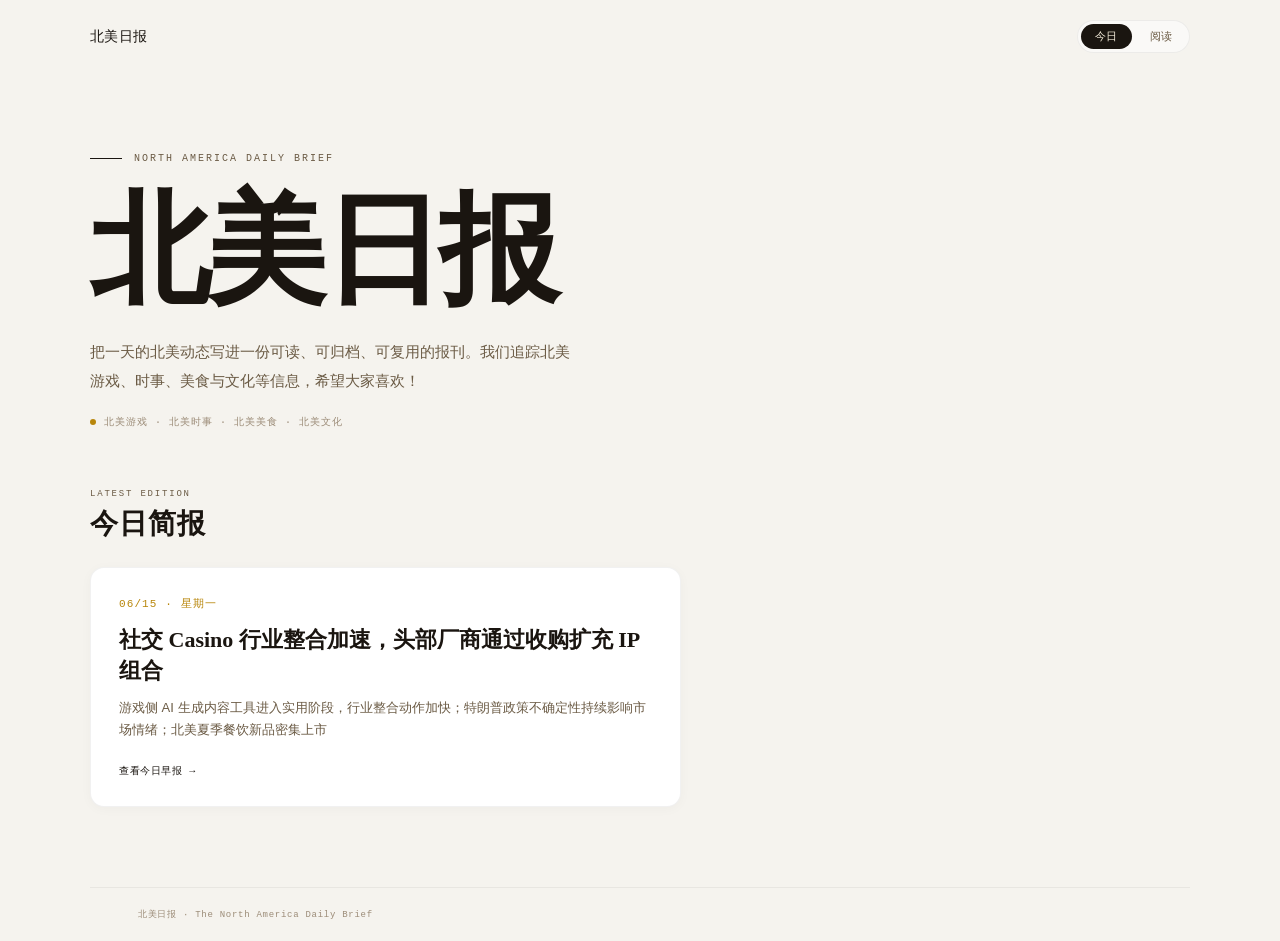
==== index.html @ 16c4a2b9 "Create index.html" ====
<!DOCTYPE html>
<html lang="zh-CN">
<head>
<meta charset="UTF-8">
<meta name="viewport" content="width=device-width,initial-scale=1.0">
<title>北美日报</title>
<style>
*{box-sizing:border-box;margin:0;padding:0}
html{scroll-behavior:smooth}
body{background:#F5F3EE;color:#1A1510;font-family:'Noto Sans SC',-apple-system,sans-serif;min-height:100vh}
a{color:inherit;text-decoration:none}
.page{display:none;animation:fadeIn .3s ease}
.page.active{display:block}
@keyframes fadeIn{from{opacity:0;transform:translateY(6px)}to{opacity:1;transform:translateY(0)}}
.nav{position:relative;z-index:10;padding:20px 48px}
.nav-inner{max-width:1100px;margin:0 auto;display:flex;align-items:center;justify-content:space-between}
.nav-brand{font-family:Georgia,serif;font-size:14px;letter-spacing:.02em}
.nav-links{display:flex;gap:4px;background:rgba(255,255,255,.5);border-radius:20px;padding:3px;border:1px solid rgba(26,21,16,.06)}
.nav-link{padding:5px 14px;border-radius:16px;font-size:11px;color:#6B5B45;transition:all .2s;letter-spacing:.02em;cursor:pointer;border:none;background:transparent;font-family:inherit}
.nav-link:hover{color:#1A1510;background:rgba(26,21,16,.04)}
.nav-link.active{background:#1A1510;color:#F2EAD8}
.hero{position:relative;z-index:1;padding:80px 48px 60px}
.hero-inner{max-width:1100px;margin:0 auto}
.hero-kicker{display:flex;align-items:center;gap:12px;font-family:'Courier New',monospace;font-size:10px;letter-spacing:.2em;color:#6B5B45;margin-bottom:24px}
.hero-line{width:32px;height:1px;background:#1A1510}
.hero-title{font-family:'Noto Serif SC',Georgia,serif;font-size:clamp(56px,10vw,120px);font-weight:700;line-height:1.05;letter-spacing:-.03em;color:#1A1510;margin-bottom:24px}
.hero-desc{font-size:15px;line-height:1.9;color:#6B5B45;max-width:480px;font-weight:300;margin-bottom:20px}
.hero-meta{display:flex;align-items:center;gap:8px;font-family:'Courier New',monospace;font-size:10px;letter-spacing:.1em;color:#9C8C78}
.hero-meta-dot{width:6px;height:6px;border-radius:50%;background:#B8860B}
.latest{position:relative;z-index:1;padding:0 48px 80px}
.latest-inner{max-width:1100px;margin:0 auto}
.latest-header{margin-bottom:24px}
.latest-kicker{font-family:'Courier New',monospace;font-size:9px;letter-spacing:.2em;color:#6B5B45;margin-bottom:6px}
.latest-title{font-family:'Noto Serif SC',Georgia,serif;font-size:28px;font-weight:700;letter-spacing:.04em;color:#1A1510}
.latest-grid{display:grid;grid-template-columns:1.2fr 1fr;gap:16px}
.card{background:#fff;border:1px solid rgba(26,21,16,.06);border-radius:14px;text-decoration:none;color:inherit;transition:all .25s;box-shadow:0 2px 12px rgba(26,21,16,.03);display:block}
.card:hover{transform:translateY(-2px);box-shadow:0 8px 32px rgba(26,21,16,.08);border-color:rgba(26,21,16,.1)}
.card-main{padding:28px;min-height:240px;display:flex;flex-direction:column;justify-content:space-between;cursor:pointer}
.card-main-date{font-family:'Courier New',monospace;font-size:11px;letter-spacing:.1em;margin-bottom:14px;display:block}
.card-main-title{font-family:'Noto Serif SC',Georgia,serif;font-size:22px;font-weight:700;line-height:1.4;color:#1A1510;margin-bottom:10px}
.card-main-desc{font-size:13px;color:#6B5B45;line-height:1.7;font-weight:300}
.card-main-action{margin-top:20px;font-family:'Courier New',monospace;font-size:10px;color:#1A1510;letter-spacing:.06em;display:flex;align-items:center;gap:5px}
.brief-bg{position:fixed;inset:0;background-image:repeating-linear-gradient(0deg,transparent,transparent 27px,rgba(184,134,11,.025) 27px,rgba(184,134,11,.025) 28px),repeating-linear-gradient(90deg,transparent,transparent 27px,rgba(184,134,11,.015) 27px,rgba(184,134,11,.015) 28px);pointer-events:none;z-index:0}
.brief-wrap{max-width:1360px;margin:0 auto;padding:0 28px;position:relative;z-index:1}
.masthead{border-bottom:3px solid #B8860B;padding:18px 0 14px;display:grid;grid-template-columns:1fr auto 1fr;align-items:center;gap:12px}
.mh-left{display:flex;flex-direction:column;gap:2px}
.mh-kicker{font-family:'Courier New',monospace;font-size:8.5px;letter-spacing:.2em;text-transform:uppercase;color:#9C8C78}
.mh-date{font-family:Georgia,serif;font-size:30px;font-weight:900;color:#B8860B;line-height:1;letter-spacing:-.02em}
.mh-day{font-family:'Courier New',monospace;font-size:9px;color:#6B5B45;letter-spacing:.15em;text-transform:uppercase}
.mh-center{text-align:center}
.mh-title{font-family:Georgia,serif;font-size:clamp(18px,3vw,34px);color:#1A1510;line-height:1.15;letter-spacing:-.01em;white-space:nowrap}
.mh-sub{font-family:'Courier New',monospace;font-size:8.5px;color:#9C8C78;letter-spacing:.16em;text-transform:uppercase;margin-top:3px}
.hero-b{padding:26px 0 18px;border-bottom:1px solid rgba(184,134,11,.14);display:grid;grid-template-columns:auto 1fr;gap:20px;align-items:start}
.hero-bar{writing-mode:vertical-rl;font-family:'Courier New',monospace;font-size:8.5px;letter-spacing:.2em;text-transform:uppercase;color:#B8860B;border-left:2px solid #B8860B;padding-left:7px;height:64px;display:flex;align-items:center}
.hero-inner2{display:flex;flex-direction:column;gap:5px}
.hero-k2{font-family:'Courier New',monospace;font-size:9.5px;color:#B8860B;letter-spacing:.14em;text-transform:uppercase}
.hero-hed{font-family:'Noto Serif SC',serif;font-size:clamp(20px,3vw,36px);font-weight:700;color:#1A1510;line-height:1.3;letter-spacing:-.02em}
.hero-deck{font-size:13.5px;color:#6B5B45;line-height:1.75;font-weight:300;max-width:800px;margin-top:2px}
.sections{display:grid;grid-template-columns:1fr 1fr;gap:0;margin:0 -28px;padding:0 28px}
.sec{padding:22px 18px 26px;border-right:1px solid rgba(184,134,11,.14);border-bottom:1px solid rgba(184,134,11,.14);position:relative}
.sec:nth-child(2){border-right:none}
.sec:nth-child(3){border-bottom:none}
.sec:nth-child(4){border-right:none;border-bottom:none}
.sec-head{display:flex;align-items:baseline;gap:9px;margin-bottom:16px;padding-bottom:9px;border-bottom:2px solid #B8860B}
.sec-num{font-family:Georgia,serif;font-size:28px;font-weight:900;color:rgba(184,134,11,.15);line-height:1;letter-spacing:-.03em;position:relative;top:1px}
.sec-sub{font-family:'Courier New',monospace;font-size:8.5px;color:#9C8C78;letter-spacing:.1em}
.sec-icon{margin-left:auto;font-size:19px;opacity:.55}
.item{padding:11px 0;border-bottom:1px dashed rgba(184,134,11,.12);display:grid;grid-template-columns:18px 1fr;gap:9px;align-items:start}
.item:last-child{border-bottom:none;padding-bottom:0}
.item-mark{font-family:'Courier New',monospace;font-size:13px;color:#D4A843;line-height:1.5;font-weight:500}
.item-body{display:flex;flex-direction:column;gap:3px}
.item-brand-line{display:flex;align-items:baseline;gap:5px;flex-wrap:wrap}
.item-brand{font-family:'Noto Serif SC',serif;font-size:12.5px;font-weight:700;color:#1A1510;letter-spacing:.02em}
.item-div{font-size:10px;color:#D4A843;opacity:.7}
.item-action{font-family:'Noto Serif SC',serif;font-size:11.5px;font-weight:600;color:#B8860Bcc;letter-spacing:.01em}
.item-text{font-size:12px;color:#3D3020;line-height:1.8;font-weight:300}
.item-src{display:flex;align-items:center;gap:5px;margin-top:1px}
.item-src a{font-family:'Courier New',monospace;font-size:9px;color:#B8860B;text-decoration:none;border-bottom:1px solid rgba(184,134,11,.32);padding-bottom:1px;letter-spacing:.04em}
.item-src-date{font-family:'Courier New',monospace;font-size:8.5px;color:#9C8C78;margin-left:4px}
.insight{margin:0 -28px;padding:22px 56px;background:#1A1510;border-top:3px solid #B8860B;display:grid;grid-template-columns:auto 1fr;gap:22px;align-items:start}
.ins-label{font-family:'Courier New',monospace;font-size:8.5px;letter-spacing:.2em;text-transform:uppercase;color:#D4A843;writing-mode:vertical-rl;padding-right:10px;border-right:1px solid #B8860B66}
.ins-kicker{font-family:'Courier New',monospace;font-size:9px;letter-spacing:.16em;text-transform:uppercase;color:#B8860B;margin-bottom:8px}
.ins-text{font-family:'Noto Serif SC',serif;font-size:15px;font-weight:600;color:#F2EAD8;line-height:1.9;letter-spacing:.01em}
.footer{padding:15px 0;border-top:1px solid rgba(184,134,11,.14);display:flex;justify-content:space-between;align-items:center}
.f-brand{font-family:'Courier New',monospace;font-size:10px;color:#9C8C78;letter-spacing:.1em;text-transform:uppercase}
.f-meta{font-family:'Courier New',monospace;font-size:9px;color:#9C8C78;letter-spacing:.08em}
.topbar{position:sticky;top:0;z-index:20;display:flex;justify-content:space-between;align-items:center;padding:12px 28px;border-bottom:1px solid rgba(184,134,11,.14);background:rgba(250,246,239,.88);backdrop-filter:blur(18px)}
.brief-nav{display:flex;align-items:center;gap:12px}
.brief-nav a{font-family:'Courier New',monospace;font-size:10px;letter-spacing:.1em;color:#6B5B45}
.ft{position:relative;z-index:1;max-width:1100px;margin:0 auto;padding:20px 48px;border-top:1px solid rgba(26,21,16,.06);display:flex;justify-content:space-between;font-family:'Courier New',monospace;font-size:9px;color:#9C8C78;letter-spacing:.08em}
@media(max-width:768px){
.nav{padding:16px 24px}.hero{padding:48px 24px 40px}.hero-title{font-size:48px}.latest{padding:0 24px 48px}.latest-grid{grid-template-columns:1fr}.ft{padding:16px 24px;flex-direction:column;gap:4px}
.sections{grid-template-columns:1fr}.sec:nth-child(2){border-right:none}.sec:nth-child(3){border-bottom:1px solid rgba(184,134,11,.14)}
.masthead{grid-template-columns:1fr;text-align:center}.brief-wrap{padding:0 16px}.insight{padding:20px}
.hero-b{grid-template-columns:1fr}.hero-bar{writing-mode:horizontal-tb;height:auto;border-left:none;border-bottom:2px solid #B8860B;padding:0 0 5px}
}
</style>
<base target="_blank">
</head>
<body>

<div id="home" class="page active">
<nav class="nav"><div class="nav-inner"><span class="nav-brand">北美日报</span><div class="nav-links"><button class="nav-link active" onclick="showPage('home')">今日</button><button class="nav-link" onclick="showPage('brief')">阅读</button></div></div></nav>
<section class="hero"><div class="hero-inner"><div class="hero-kicker"><span class="hero-line"></span><span>NORTH AMERICA DAILY BRIEF</span></div><h1 class="hero-title">北美日报</h1><p class="hero-desc">把一天的北美动态写进一份可读、可归档、可复用的报刊。我们追踪北美游戏、时事、美食与文化等信息，希望大家喜欢！</p><div class="hero-meta"><span class="hero-meta-dot"></span><span>北美游戏 · 北美时事 · 北美美食 · 北美文化</span></div></div></section>
<section class="latest"><div class="latest-inner"><div class="latest-header"><div><div class="latest-kicker">LATEST EDITION</div><h2 class="latest-title">今日简报</h2></div></div>
<div class="latest-grid">
<div class="card card-main" onclick="showPage('brief')"><div><span class="card-main-date" style="color:#B8860B">06/15 · 星期一</span><h3 class="card-main-title">社交 Casino 行业整合加速，头部厂商通过收购扩充 IP 组合</h3><p class="card-main-desc">游戏侧 AI 生成内容工具进入实用阶段，行业整合动作加快；特朗普政策不确定性持续影响市场情绪；北美夏季餐饮新品密集上市</p></div><div class="card-main-action"><span>查看今日早报 →</span></div></div>
<div style="display:flex;flex-direction:column;gap:12px"></div>
</div></div></section>
<footer class="ft"><span>北美日报 · The North America Daily Brief</span></footer>
</div>

<div id="brief" class="page">
<div class="brief-bg"></div>
<div class="brief-wrap">
<div class="topbar"><div class="brief-nav"><a href="javascript:void(0)" onclick="showPage('home')">← 首页</a><span style="color:rgba(184,134,11,.2)">|</span><span style="font-family:'Courier New',monospace;font-size:10px;color:#1A1510;letter-spacing:.06em">2026-06-15</span></div></div>
<main style="padding:20px 0">
<div class="brief-wrap">
<header class="masthead"><div class="mh-left"><span class="mh-kicker">North America Daily</span><span class="mh-date">06/15</span><span class="mh-day">Monday · 星期一</span></div><div class="mh-center"><h1 class="mh-title">北美日报</h1><div class="mh-sub">北美游戏 &nbsp;·&nbsp; 北美时事 &nbsp;·&nbsp; 北美美食 &nbsp;·&nbsp; 北美文化</div></div><div class="mh-right"></div></header>
<div class="hero-b"><div class="hero-bar">TODAY'S SIGNAL</div><div class="hero-inner2"><div class="hero-k2">今日导语 · 2026-06-15</div><h2 class="hero-hed">社交 Casino 行业整合加速，头部厂商通过收购扩充 IP 组合</h2><p class="hero-deck">游戏侧 AI 生成内容工具进入实用阶段，行业整合动作加快；特朗普政策不确定性持续影响市场情绪；北美夏季餐饮新品密集上市</p></div></div>
<div class="sections">
<div class="sec"><div class="sec-head"><span class="sec-num">01</span><div class="sec-meta"><span class="item-brand" style="font-size:14.5px">北美游戏</span><span class="sec-sub">博彩内容商 · 新游上线 · 玩法 · 视觉 · 活动机制</span></div><span class="sec-icon">🎰</span></div>
<div class="item"><span class="item-mark">◆</span><div class="item-body"><div class="item-brand-line"><span class="item-brand">Evolution</span><span class="item-div">|</span><span class="item-action">收购 Galaxy Gaming 强化桌游 IP 组合</span></div><p class="item-text">Evolution 以 1.1 亿美元现金收购 Galaxy Gaming，获得包括 21+3、Lucky Ladies 在内的 50+ 款热门边注玩法专利。此举将显著增强 Evolution 直播桌游产品线的差异化竞争力，预计 Q3 完成交割。</p><div class="item-src"><a href="https://www.igamingbusiness.com" target="_blank">→ www.igamingbusiness.com</a><span class="item-src-date">iGamingBusiness · 2026-06-15</span></div></div></div>
</div>
<div class="sec"><div class="sec-head"><span class="sec-num">02</span><div class="sec-meta"><span class="item-brand" style="font-size:14.5px">北美时事</span><span class="sec-sub">美国时事 · 特朗普 · 国际大事 · 科技</span></div><span class="sec-icon">🗞</span></div>
<div class="item"><span class="item-mark">◆</span><div class="item-body"><div class="item-brand-line"><span class="item-brand">美联储</span><span class="item-div">|</span><span class="item-action">维持利率不变，暗示年内可能降息一次</span></div><p class="item-text">美联储 FOMC 会议决定维持基准利率在 5.25%-5.50% 区间不变，符合市场预期。更新的点阵图显示，18 位委员中有 8 位预计年内将降息一次。</p><div class="item-src"><a href="https://www.federalreserve.gov" target="_blank">→ www.federalreserve.gov</a><span class="item-src-date">Federal Reserve · 2026-06-14</span></div></div></div>
</div>
<div class="sec"><div class="sec-head"><span class="sec-num">03</span><div class="sec-meta"><span class="item-brand" style="font-size:14.5px">北美美食</span><span class="sec-sub">北美餐饮趋势 · 地方美食 · 食物文化</span></div><span class="sec-icon">🍔</span></div>
<div class="item"><span class="item-mark">◆</span><div class="item-body"><div class="item-brand-line"><span class="item-brand">Shake Shack</span><span class="item-div">|</span><span class="item-action">推出辣味 SmokeShack 限定系列</span></div><p class="item-text">Shake Shack 即日起在全国 320+ 门店上线 SmokeShack Heat 限定系列，采用新墨西哥 Hatch 辣椒烟熏培根和 Chipotle 美乃滋。</p><div class="item-src"><a href="https://www.shakeshack.com" target="_blank">→ www.shakeshack.com</a><span class="item-src-date">Nation's Restaurant News · 2026-06-13</span></div></div></div>
</div>
<div class="sec"><div class="sec-head"><span class="sec-num">04</span><div class="sec-meta"><span class="item-brand" style="font-size:14.5px">北美文化</span><span class="sec-sub">人文 · 建筑 · 城市 · 节日 · 生活方式</span></div><span class="sec-icon">🌆</span></div>
<div class="item"><span class="item-mark">◆</span><div class="item-body"><div class="item-brand-line"><span class="item-brand">Coachella 2027</span><span class="item-div">|</span><span class="item-action">首批阵容公布，Kendrick Lamar 领衔</span></div><p class="item-text">Coachella 音乐节公布 2027 年首批演出阵容，Kendrick Lamar 将连续两晚担任主舞台压轴。</p><div class="item-src"><a href="https://www.coachella.com" target="_blank">→ www.coachella.com</a><span class="item-src-date">Rolling Stone · 2026-06-12</span></div></div></div>
</div>
</div>
<div class="insight"><div class="ins-label">Today's Insight</div><div><div class="ins-kicker">跨栏目洞察 · Cross-Column Signal</div><p class="ins-text">今天的四条主线呈现出一个共同底色：技术正在重塑体验经济的每一个环节。从 Evolution 收购 Galaxy Gaming 到 Coachella 的 AI 推荐系统，差异化不再仅来自内容本身，更来自技术栈的深度整合。</p></div></div>
<footer class="footer"><div class="f-brand"><strong style="color:#B8860B;font-weight:500">北美日报</strong> &nbsp;·&nbsp; 北美游戏 · 北美时事 · 北美美食 · 北美文化</div><div class="f-meta">2026-06-15 · 星期一</div></footer>
</div>
</main>
</div>
</div>

<script>
function showPage(id){document.querySelectorAll('.page').forEach(function(p){p.classList.remove('active')});document.getElementById(id).classList.add('active');window.scrollTo(0,0);document.querySelectorAll('.nav-link').forEach(function(l){l.classList.remove('active')});if(id==='home')document.querySelector('.nav-link').classList.add('active')}
</script>
</body>
</html>
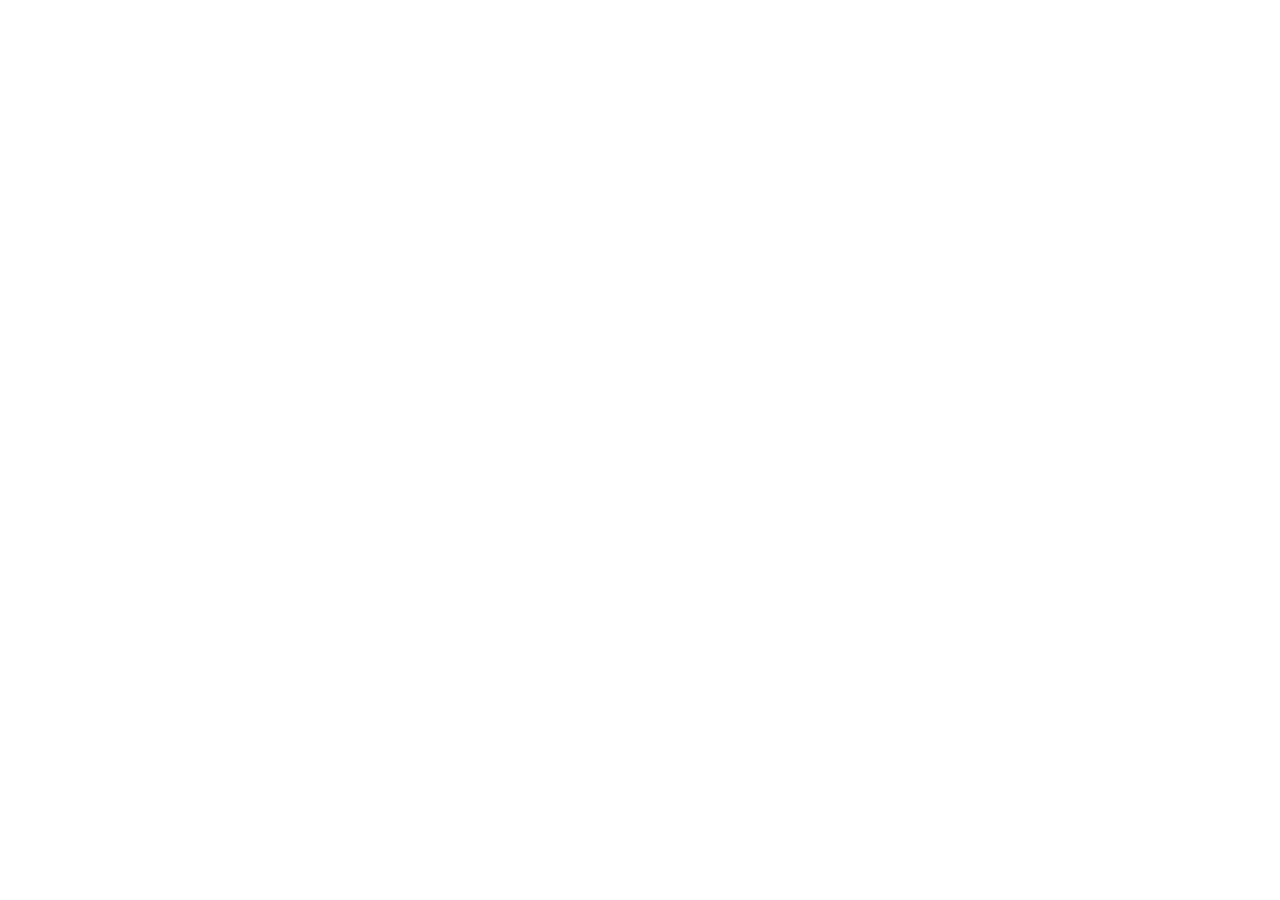
==== commit 88ae6f0b: "Create index.html" ====
--- a/index.html
+++ b/index.html
@@ -1,146 +1,16 @@
-<!DOCTYPE html>
+<!doctype html>
 <html lang="zh-CN">
-<head>
-<meta charset="UTF-8">
-<meta name="viewport" content="width=device-width,initial-scale=1.0">
-<title>北美日报</title>
-<style>
-*{box-sizing:border-box;margin:0;padding:0}
-html{scroll-behavior:smooth}
-body{background:#F5F3EE;color:#1A1510;font-family:'Noto Sans SC',-apple-system,sans-serif;min-height:100vh}
-a{color:inherit;text-decoration:none}
-.page{display:none;animation:fadeIn .3s ease}
-.page.active{display:block}
-@keyframes fadeIn{from{opacity:0;transform:translateY(6px)}to{opacity:1;transform:translateY(0)}}
-.nav{position:relative;z-index:10;padding:20px 48px}
-.nav-inner{max-width:1100px;margin:0 auto;display:flex;align-items:center;justify-content:space-between}
-.nav-brand{font-family:Georgia,serif;font-size:14px;letter-spacing:.02em}
-.nav-links{display:flex;gap:4px;background:rgba(255,255,255,.5);border-radius:20px;padding:3px;border:1px solid rgba(26,21,16,.06)}
-.nav-link{padding:5px 14px;border-radius:16px;font-size:11px;color:#6B5B45;transition:all .2s;letter-spacing:.02em;cursor:pointer;border:none;background:transparent;font-family:inherit}
-.nav-link:hover{color:#1A1510;background:rgba(26,21,16,.04)}
-.nav-link.active{background:#1A1510;color:#F2EAD8}
-.hero{position:relative;z-index:1;padding:80px 48px 60px}
-.hero-inner{max-width:1100px;margin:0 auto}
-.hero-kicker{display:flex;align-items:center;gap:12px;font-family:'Courier New',monospace;font-size:10px;letter-spacing:.2em;color:#6B5B45;margin-bottom:24px}
-.hero-line{width:32px;height:1px;background:#1A1510}
-.hero-title{font-family:'Noto Serif SC',Georgia,serif;font-size:clamp(56px,10vw,120px);font-weight:700;line-height:1.05;letter-spacing:-.03em;color:#1A1510;margin-bottom:24px}
-.hero-desc{font-size:15px;line-height:1.9;color:#6B5B45;max-width:480px;font-weight:300;margin-bottom:20px}
-.hero-meta{display:flex;align-items:center;gap:8px;font-family:'Courier New',monospace;font-size:10px;letter-spacing:.1em;color:#9C8C78}
-.hero-meta-dot{width:6px;height:6px;border-radius:50%;background:#B8860B}
-.latest{position:relative;z-index:1;padding:0 48px 80px}
-.latest-inner{max-width:1100px;margin:0 auto}
-.latest-header{margin-bottom:24px}
-.latest-kicker{font-family:'Courier New',monospace;font-size:9px;letter-spacing:.2em;color:#6B5B45;margin-bottom:6px}
-.latest-title{font-family:'Noto Serif SC',Georgia,serif;font-size:28px;font-weight:700;letter-spacing:.04em;color:#1A1510}
-.latest-grid{display:grid;grid-template-columns:1.2fr 1fr;gap:16px}
-.card{background:#fff;border:1px solid rgba(26,21,16,.06);border-radius:14px;text-decoration:none;color:inherit;transition:all .25s;box-shadow:0 2px 12px rgba(26,21,16,.03);display:block}
-.card:hover{transform:translateY(-2px);box-shadow:0 8px 32px rgba(26,21,16,.08);border-color:rgba(26,21,16,.1)}
-.card-main{padding:28px;min-height:240px;display:flex;flex-direction:column;justify-content:space-between;cursor:pointer}
-.card-main-date{font-family:'Courier New',monospace;font-size:11px;letter-spacing:.1em;margin-bottom:14px;display:block}
-.card-main-title{font-family:'Noto Serif SC',Georgia,serif;font-size:22px;font-weight:700;line-height:1.4;color:#1A1510;margin-bottom:10px}
-.card-main-desc{font-size:13px;color:#6B5B45;line-height:1.7;font-weight:300}
-.card-main-action{margin-top:20px;font-family:'Courier New',monospace;font-size:10px;color:#1A1510;letter-spacing:.06em;display:flex;align-items:center;gap:5px}
-.brief-bg{position:fixed;inset:0;background-image:repeating-linear-gradient(0deg,transparent,transparent 27px,rgba(184,134,11,.025) 27px,rgba(184,134,11,.025) 28px),repeating-linear-gradient(90deg,transparent,transparent 27px,rgba(184,134,11,.015) 27px,rgba(184,134,11,.015) 28px);pointer-events:none;z-index:0}
-.brief-wrap{max-width:1360px;margin:0 auto;padding:0 28px;position:relative;z-index:1}
-.masthead{border-bottom:3px solid #B8860B;padding:18px 0 14px;display:grid;grid-template-columns:1fr auto 1fr;align-items:center;gap:12px}
-.mh-left{display:flex;flex-direction:column;gap:2px}
-.mh-kicker{font-family:'Courier New',monospace;font-size:8.5px;letter-spacing:.2em;text-transform:uppercase;color:#9C8C78}
-.mh-date{font-family:Georgia,serif;font-size:30px;font-weight:900;color:#B8860B;line-height:1;letter-spacing:-.02em}
-.mh-day{font-family:'Courier New',monospace;font-size:9px;color:#6B5B45;letter-spacing:.15em;text-transform:uppercase}
-.mh-center{text-align:center}
-.mh-title{font-family:Georgia,serif;font-size:clamp(18px,3vw,34px);color:#1A1510;line-height:1.15;letter-spacing:-.01em;white-space:nowrap}
-.mh-sub{font-family:'Courier New',monospace;font-size:8.5px;color:#9C8C78;letter-spacing:.16em;text-transform:uppercase;margin-top:3px}
-.hero-b{padding:26px 0 18px;border-bottom:1px solid rgba(184,134,11,.14);display:grid;grid-template-columns:auto 1fr;gap:20px;align-items:start}
-.hero-bar{writing-mode:vertical-rl;font-family:'Courier New',monospace;font-size:8.5px;letter-spacing:.2em;text-transform:uppercase;color:#B8860B;border-left:2px solid #B8860B;padding-left:7px;height:64px;display:flex;align-items:center}
-.hero-inner2{display:flex;flex-direction:column;gap:5px}
-.hero-k2{font-family:'Courier New',monospace;font-size:9.5px;color:#B8860B;letter-spacing:.14em;text-transform:uppercase}
-.hero-hed{font-family:'Noto Serif SC',serif;font-size:clamp(20px,3vw,36px);font-weight:700;color:#1A1510;line-height:1.3;letter-spacing:-.02em}
-.hero-deck{font-size:13.5px;color:#6B5B45;line-height:1.75;font-weight:300;max-width:800px;margin-top:2px}
-.sections{display:grid;grid-template-columns:1fr 1fr;gap:0;margin:0 -28px;padding:0 28px}
-.sec{padding:22px 18px 26px;border-right:1px solid rgba(184,134,11,.14);border-bottom:1px solid rgba(184,134,11,.14);position:relative}
-.sec:nth-child(2){border-right:none}
-.sec:nth-child(3){border-bottom:none}
-.sec:nth-child(4){border-right:none;border-bottom:none}
-.sec-head{display:flex;align-items:baseline;gap:9px;margin-bottom:16px;padding-bottom:9px;border-bottom:2px solid #B8860B}
-.sec-num{font-family:Georgia,serif;font-size:28px;font-weight:900;color:rgba(184,134,11,.15);line-height:1;letter-spacing:-.03em;position:relative;top:1px}
-.sec-sub{font-family:'Courier New',monospace;font-size:8.5px;color:#9C8C78;letter-spacing:.1em}
-.sec-icon{margin-left:auto;font-size:19px;opacity:.55}
-.item{padding:11px 0;border-bottom:1px dashed rgba(184,134,11,.12);display:grid;grid-template-columns:18px 1fr;gap:9px;align-items:start}
-.item:last-child{border-bottom:none;padding-bottom:0}
-.item-mark{font-family:'Courier New',monospace;font-size:13px;color:#D4A843;line-height:1.5;font-weight:500}
-.item-body{display:flex;flex-direction:column;gap:3px}
-.item-brand-line{display:flex;align-items:baseline;gap:5px;flex-wrap:wrap}
-.item-brand{font-family:'Noto Serif SC',serif;font-size:12.5px;font-weight:700;color:#1A1510;letter-spacing:.02em}
-.item-div{font-size:10px;color:#D4A843;opacity:.7}
-.item-action{font-family:'Noto Serif SC',serif;font-size:11.5px;font-weight:600;color:#B8860Bcc;letter-spacing:.01em}
-.item-text{font-size:12px;color:#3D3020;line-height:1.8;font-weight:300}
-.item-src{display:flex;align-items:center;gap:5px;margin-top:1px}
-.item-src a{font-family:'Courier New',monospace;font-size:9px;color:#B8860B;text-decoration:none;border-bottom:1px solid rgba(184,134,11,.32);padding-bottom:1px;letter-spacing:.04em}
-.item-src-date{font-family:'Courier New',monospace;font-size:8.5px;color:#9C8C78;margin-left:4px}
-.insight{margin:0 -28px;padding:22px 56px;background:#1A1510;border-top:3px solid #B8860B;display:grid;grid-template-columns:auto 1fr;gap:22px;align-items:start}
-.ins-label{font-family:'Courier New',monospace;font-size:8.5px;letter-spacing:.2em;text-transform:uppercase;color:#D4A843;writing-mode:vertical-rl;padding-right:10px;border-right:1px solid #B8860B66}
-.ins-kicker{font-family:'Courier New',monospace;font-size:9px;letter-spacing:.16em;text-transform:uppercase;color:#B8860B;margin-bottom:8px}
-.ins-text{font-family:'Noto Serif SC',serif;font-size:15px;font-weight:600;color:#F2EAD8;line-height:1.9;letter-spacing:.01em}
-.footer{padding:15px 0;border-top:1px solid rgba(184,134,11,.14);display:flex;justify-content:space-between;align-items:center}
-.f-brand{font-family:'Courier New',monospace;font-size:10px;color:#9C8C78;letter-spacing:.1em;text-transform:uppercase}
-.f-meta{font-family:'Courier New',monospace;font-size:9px;color:#9C8C78;letter-spacing:.08em}
-.topbar{position:sticky;top:0;z-index:20;display:flex;justify-content:space-between;align-items:center;padding:12px 28px;border-bottom:1px solid rgba(184,134,11,.14);background:rgba(250,246,239,.88);backdrop-filter:blur(18px)}
-.brief-nav{display:flex;align-items:center;gap:12px}
-.brief-nav a{font-family:'Courier New',monospace;font-size:10px;letter-spacing:.1em;color:#6B5B45}
-.ft{position:relative;z-index:1;max-width:1100px;margin:0 auto;padding:20px 48px;border-top:1px solid rgba(26,21,16,.06);display:flex;justify-content:space-between;font-family:'Courier New',monospace;font-size:9px;color:#9C8C78;letter-spacing:.08em}
-@media(max-width:768px){
-.nav{padding:16px 24px}.hero{padding:48px 24px 40px}.hero-title{font-size:48px}.latest{padding:0 24px 48px}.latest-grid{grid-template-columns:1fr}.ft{padding:16px 24px;flex-direction:column;gap:4px}
-.sections{grid-template-columns:1fr}.sec:nth-child(2){border-right:none}.sec:nth-child(3){border-bottom:1px solid rgba(184,134,11,.14)}
-.masthead{grid-template-columns:1fr;text-align:center}.brief-wrap{padding:0 16px}.insight{padding:20px}
-.hero-b{grid-template-columns:1fr}.hero-bar{writing-mode:horizontal-tb;height:auto;border-left:none;border-bottom:2px solid #B8860B;padding:0 0 5px}
-}
-</style>
-<base target="_blank">
-</head>
-<body>
-
-<div id="home" class="page active">
-<nav class="nav"><div class="nav-inner"><span class="nav-brand">北美日报</span><div class="nav-links"><button class="nav-link active" onclick="showPage('home')">今日</button><button class="nav-link" onclick="showPage('brief')">阅读</button></div></div></nav>
-<section class="hero"><div class="hero-inner"><div class="hero-kicker"><span class="hero-line"></span><span>NORTH AMERICA DAILY BRIEF</span></div><h1 class="hero-title">北美日报</h1><p class="hero-desc">把一天的北美动态写进一份可读、可归档、可复用的报刊。我们追踪北美游戏、时事、美食与文化等信息，希望大家喜欢！</p><div class="hero-meta"><span class="hero-meta-dot"></span><span>北美游戏 · 北美时事 · 北美美食 · 北美文化</span></div></div></section>
-<section class="latest"><div class="latest-inner"><div class="latest-header"><div><div class="latest-kicker">LATEST EDITION</div><h2 class="latest-title">今日简报</h2></div></div>
-<div class="latest-grid">
-<div class="card card-main" onclick="showPage('brief')"><div><span class="card-main-date" style="color:#B8860B">06/15 · 星期一</span><h3 class="card-main-title">社交 Casino 行业整合加速，头部厂商通过收购扩充 IP 组合</h3><p class="card-main-desc">游戏侧 AI 生成内容工具进入实用阶段，行业整合动作加快；特朗普政策不确定性持续影响市场情绪；北美夏季餐饮新品密集上市</p></div><div class="card-main-action"><span>查看今日早报 →</span></div></div>
-<div style="display:flex;flex-direction:column;gap:12px"></div>
-</div></div></section>
-<footer class="ft"><span>北美日报 · The North America Daily Brief</span></footer>
-</div>
-
-<div id="brief" class="page">
-<div class="brief-bg"></div>
-<div class="brief-wrap">
-<div class="topbar"><div class="brief-nav"><a href="javascript:void(0)" onclick="showPage('home')">← 首页</a><span style="color:rgba(184,134,11,.2)">|</span><span style="font-family:'Courier New',monospace;font-size:10px;color:#1A1510;letter-spacing:.06em">2026-06-15</span></div></div>
-<main style="padding:20px 0">
-<div class="brief-wrap">
-<header class="masthead"><div class="mh-left"><span class="mh-kicker">North America Daily</span><span class="mh-date">06/15</span><span class="mh-day">Monday · 星期一</span></div><div class="mh-center"><h1 class="mh-title">北美日报</h1><div class="mh-sub">北美游戏 &nbsp;·&nbsp; 北美时事 &nbsp;·&nbsp; 北美美食 &nbsp;·&nbsp; 北美文化</div></div><div class="mh-right"></div></header>
-<div class="hero-b"><div class="hero-bar">TODAY'S SIGNAL</div><div class="hero-inner2"><div class="hero-k2">今日导语 · 2026-06-15</div><h2 class="hero-hed">社交 Casino 行业整合加速，头部厂商通过收购扩充 IP 组合</h2><p class="hero-deck">游戏侧 AI 生成内容工具进入实用阶段，行业整合动作加快；特朗普政策不确定性持续影响市场情绪；北美夏季餐饮新品密集上市</p></div></div>
-<div class="sections">
-<div class="sec"><div class="sec-head"><span class="sec-num">01</span><div class="sec-meta"><span class="item-brand" style="font-size:14.5px">北美游戏</span><span class="sec-sub">博彩内容商 · 新游上线 · 玩法 · 视觉 · 活动机制</span></div><span class="sec-icon">🎰</span></div>
-<div class="item"><span class="item-mark">◆</span><div class="item-body"><div class="item-brand-line"><span class="item-brand">Evolution</span><span class="item-div">|</span><span class="item-action">收购 Galaxy Gaming 强化桌游 IP 组合</span></div><p class="item-text">Evolution 以 1.1 亿美元现金收购 Galaxy Gaming，获得包括 21+3、Lucky Ladies 在内的 50+ 款热门边注玩法专利。此举将显著增强 Evolution 直播桌游产品线的差异化竞争力，预计 Q3 完成交割。</p><div class="item-src"><a href="https://www.igamingbusiness.com" target="_blank">→ www.igamingbusiness.com</a><span class="item-src-date">iGamingBusiness · 2026-06-15</span></div></div></div>
-</div>
-<div class="sec"><div class="sec-head"><span class="sec-num">02</span><div class="sec-meta"><span class="item-brand" style="font-size:14.5px">北美时事</span><span class="sec-sub">美国时事 · 特朗普 · 国际大事 · 科技</span></div><span class="sec-icon">🗞</span></div>
-<div class="item"><span class="item-mark">◆</span><div class="item-body"><div class="item-brand-line"><span class="item-brand">美联储</span><span class="item-div">|</span><span class="item-action">维持利率不变，暗示年内可能降息一次</span></div><p class="item-text">美联储 FOMC 会议决定维持基准利率在 5.25%-5.50% 区间不变，符合市场预期。更新的点阵图显示，18 位委员中有 8 位预计年内将降息一次。</p><div class="item-src"><a href="https://www.federalreserve.gov" target="_blank">→ www.federalreserve.gov</a><span class="item-src-date">Federal Reserve · 2026-06-14</span></div></div></div>
-</div>
-<div class="sec"><div class="sec-head"><span class="sec-num">03</span><div class="sec-meta"><span class="item-brand" style="font-size:14.5px">北美美食</span><span class="sec-sub">北美餐饮趋势 · 地方美食 · 食物文化</span></div><span class="sec-icon">🍔</span></div>
-<div class="item"><span class="item-mark">◆</span><div class="item-body"><div class="item-brand-line"><span class="item-brand">Shake Shack</span><span class="item-div">|</span><span class="item-action">推出辣味 SmokeShack 限定系列</span></div><p class="item-text">Shake Shack 即日起在全国 320+ 门店上线 SmokeShack Heat 限定系列，采用新墨西哥 Hatch 辣椒烟熏培根和 Chipotle 美乃滋。</p><div class="item-src"><a href="https://www.shakeshack.com" target="_blank">→ www.shakeshack.com</a><span class="item-src-date">Nation's Restaurant News · 2026-06-13</span></div></div></div>
-</div>
-<div class="sec"><div class="sec-head"><span class="sec-num">04</span><div class="sec-meta"><span class="item-brand" style="font-size:14.5px">北美文化</span><span class="sec-sub">人文 · 建筑 · 城市 · 节日 · 生活方式</span></div><span class="sec-icon">🌆</span></div>
-<div class="item"><span class="item-mark">◆</span><div class="item-body"><div class="item-brand-line"><span class="item-brand">Coachella 2027</span><span class="item-div">|</span><span class="item-action">首批阵容公布，Kendrick Lamar 领衔</span></div><p class="item-text">Coachella 音乐节公布 2027 年首批演出阵容，Kendrick Lamar 将连续两晚担任主舞台压轴。</p><div class="item-src"><a href="https://www.coachella.com" target="_blank">→ www.coachella.com</a><span class="item-src-date">Rolling Stone · 2026-06-12</span></div></div></div>
-</div>
-</div>
-<div class="insight"><div class="ins-label">Today's Insight</div><div><div class="ins-kicker">跨栏目洞察 · Cross-Column Signal</div><p class="ins-text">今天的四条主线呈现出一个共同底色：技术正在重塑体验经济的每一个环节。从 Evolution 收购 Galaxy Gaming 到 Coachella 的 AI 推荐系统，差异化不再仅来自内容本身，更来自技术栈的深度整合。</p></div></div>
-<footer class="footer"><div class="f-brand"><strong style="color:#B8860B;font-weight:500">北美日报</strong> &nbsp;·&nbsp; 北美游戏 · 北美时事 · 北美美食 · 北美文化</div><div class="f-meta">2026-06-15 · 星期一</div></footer>
-</div>
-</main>
-</div>
-</div>
-
-<script>
-function showPage(id){document.querySelectorAll('.page').forEach(function(p){p.classList.remove('active')});document.getElementById(id).classList.add('active');window.scrollTo(0,0);document.querySelectorAll('.nav-link').forEach(function(l){l.classList.remove('active')});if(id==='home')document.querySelector('.nav-link').classList.add('active')}
-</script>
-</body>
+  <head>
+    <meta charset="UTF-8" />
+    <meta name="viewport" content="width=device-width, initial-scale=1.0" />
+    <title>北美日报</title>
+    <link rel="preconnect" href="https://fonts.googleapis.com" />
+    <link rel="preconnect" href="https://fonts.gstatic.com" crossorigin />
+    <link href="https://fonts.googleapis.com/css2?family=Playfair+Display:wght@700;900&family=DM+Serif+Display&family=Noto+Serif+SC:wght@400;600;700&family=DM+Mono:wght@400;500&family=Noto+Sans+SC:wght@300;400;500&family=Inter:wght@400;500;600;700&display=swap" rel="stylesheet" />
+    <script type="module" crossorigin src="/NADailynews/assets/index-rW5IIUld.js"></script>
+    <link rel="stylesheet" crossorigin href="/NADailynews/assets/index-CMMeJtsr.css">
+  </head>
+  <body>
+    <div id="root"></div>
+  </body>
 </html>
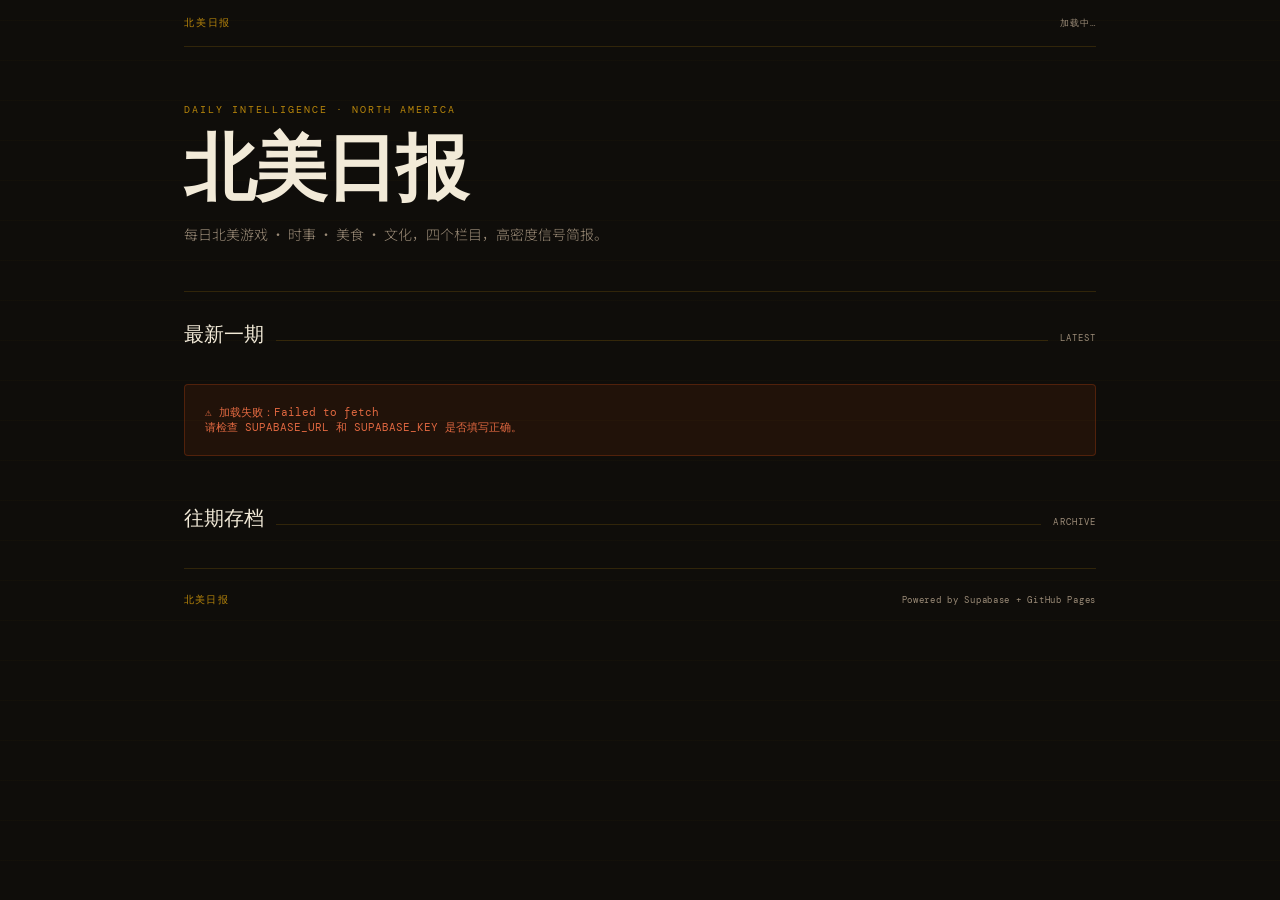
==== commit 759081cb: "Update index.html" ====
--- a/index.html
+++ b/index.html
@@ -1,16 +1,196 @@
-<!doctype html>
+<!DOCTYPE html>
 <html lang="zh-CN">
-  <head>
-    <meta charset="UTF-8" />
-    <meta name="viewport" content="width=device-width, initial-scale=1.0" />
-    <title>北美日报</title>
-    <link rel="preconnect" href="https://fonts.googleapis.com" />
-    <link rel="preconnect" href="https://fonts.gstatic.com" crossorigin />
-    <link href="https://fonts.googleapis.com/css2?family=Playfair+Display:wght@700;900&family=DM+Serif+Display&family=Noto+Serif+SC:wght@400;600;700&family=DM+Mono:wght@400;500&family=Noto+Sans+SC:wght@300;400;500&family=Inter:wght@400;500;600;700&display=swap" rel="stylesheet" />
-    <script type="module" crossorigin src="/NADailynews/assets/index-rW5IIUld.js"></script>
-    <link rel="stylesheet" crossorigin href="/NADailynews/assets/index-CMMeJtsr.css">
-  </head>
-  <body>
-    <div id="root"></div>
-  </body>
+<head>
+<meta charset="UTF-8">
+<meta name="viewport" content="width=device-width, initial-scale=1.0">
+<title>北美日报</title>
+<link href="https://fonts.googleapis.com/css2?family=Playfair+Display:wght@700;900&family=DM+Serif+Display&family=Noto+Serif+SC:wght@400;600;700&family=DM+Mono:wght@400;500&family=Noto+Sans+SC:wght@300;400;500&display=swap" rel="stylesheet">
+
+<!-- ============================================================
+  ⚙️  第一步：把下面两行替换成你自己的值
+  SUPABASE_URL  → Supabase 项目页 Settings > API > Project URL
+  SUPABASE_KEY  → Supabase 项目页 Settings > API > anon public key
+============================================================ -->
+<script>
+  const SUPABASE_URL = 'https://schauwgqscboljjupyry.supabase.co';   // ← 改这里
+  const SUPABASE_KEY = 'sb_publishable_YvF7sCi4om8JAfcDk45C7w_DAqnY8ps';            // ← 改这里
+</script>
+
+<style>
+:root {
+  --gold: #B8860B; --gold-l: #D4A843; --gold-d: #8B6508;
+  --ink: #1A1510; --ink-soft: #6B5B45; --ink-muted: #9C8C78;
+  --paper: #FAF6EF; --cream: #F2EAD8;
+  --bg: #0F0D0A; --bg2: #1A1510; --bg3: #231E16;
+  --border: rgba(184,134,11,0.2); --text: #F2EAD8; --text-soft: #9C8C78;
+}
+*,*::before,*::after{box-sizing:border-box;margin:0;padding:0}
+body{background:var(--bg);color:var(--text);font-family:'Noto Sans SC',sans-serif;min-height:100vh}
+body::before{content:'';position:fixed;inset:0;background:repeating-linear-gradient(0deg,transparent,transparent 39px,rgba(184,134,11,0.03) 39px,rgba(184,134,11,0.03) 40px);pointer-events:none;z-index:0}
+.wrap{position:relative;z-index:1;max-width:960px;margin:0 auto;padding:0 24px}
+
+/* NAV */
+.topnav{display:flex;justify-content:space-between;align-items:center;padding:16px 0;border-bottom:1px solid var(--border)}
+.nav-brand{font-family:'DM Mono',monospace;font-size:10px;letter-spacing:.18em;text-transform:uppercase;color:var(--gold)}
+.nav-count{font-family:'DM Mono',monospace;font-size:9px;color:var(--text-soft);letter-spacing:.1em}
+
+/* HERO */
+.hero{padding:56px 0 44px;border-bottom:1px solid var(--border)}
+.hero-eyebrow{font-family:'DM Mono',monospace;font-size:10px;letter-spacing:.2em;text-transform:uppercase;color:var(--gold);margin-bottom:14px}
+.hero-title{font-family:'DM Serif Display',serif;font-size:clamp(40px,7vw,72px);color:var(--text);line-height:1.05;letter-spacing:-.02em;margin-bottom:16px}
+.hero-sub{font-size:14px;color:var(--text-soft);line-height:1.8;max-width:500px;font-weight:300}
+
+/* LATEST */
+.sec-head{padding:28px 0 16px;display:flex;align-items:baseline;gap:12px}
+.sec-head h2{font-family:'DM Serif Display',serif;font-size:20px;color:var(--text);font-weight:400}
+.sec-rule{flex:1;height:1px;background:var(--border)}
+.sec-label{font-family:'DM Mono',monospace;font-size:9px;color:var(--text-soft);letter-spacing:.12em;text-transform:uppercase}
+
+.latest-card{display:grid;grid-template-columns:1fr auto;gap:24px;align-items:start;padding:24px 0;border-bottom:1px solid var(--border);text-decoration:none;transition:opacity .2s}
+.latest-card:hover{opacity:.82}
+.lc-date{font-family:'DM Mono',monospace;font-size:10px;color:var(--gold);letter-spacing:.12em;text-transform:uppercase;margin-bottom:6px}
+.lc-title{font-family:'Noto Serif SC',serif;font-size:20px;font-weight:700;color:var(--text);line-height:1.4;margin-bottom:8px}
+.lc-deck{font-size:13px;color:var(--text-soft);line-height:1.7;font-weight:300;max-width:560px}
+.lc-tags{display:flex;gap:6px;flex-wrap:wrap;margin-top:12px}
+.lc-tag{font-family:'DM Mono',monospace;font-size:9px;letter-spacing:.08em;color:var(--text-soft);border:1px solid var(--border);padding:2px 8px;border-radius:2px}
+.lc-arrow{font-size:24px;color:var(--gold-l);opacity:.5;margin-top:2px;transition:opacity .2s,transform .2s}
+.latest-card:hover .lc-arrow{opacity:1;transform:translateX(3px)}
+
+/* ARCHIVE LIST */
+.archive-item{display:grid;grid-template-columns:100px 1fr auto;gap:12px;align-items:start;padding:14px 0;border-bottom:1px dashed var(--border);text-decoration:none;transition:opacity .2s}
+.archive-item:hover{opacity:.8}
+.ai-date{font-family:'DM Mono',monospace;font-size:10px;color:var(--gold);letter-spacing:.06em}
+.ai-title{font-family:'Noto Serif SC',serif;font-size:14px;font-weight:600;color:var(--text);line-height:1.4}
+.ai-deck{font-size:12px;color:var(--text-soft);margin-top:2px;font-weight:300;line-height:1.5}
+.ai-arrow{font-size:12px;color:var(--gold-l);opacity:.4;margin-top:3px}
+
+/* STATE */
+.loading{padding:40px 0;text-align:center;font-family:'DM Mono',monospace;font-size:11px;letter-spacing:.12em;color:var(--text-soft)}
+.loading::after{content:'';animation:dots 1.2s infinite}
+@keyframes dots{0%{content:''}33%{content:'.'}66%{content:'..'}100%{content:'...'}}
+.empty{padding:60px 0;text-align:center;font-family:'DM Mono',monospace;font-size:11px;letter-spacing:.12em;color:var(--text-soft)}
+.error{padding:20px;background:rgba(193,68,14,0.1);border:1px solid rgba(193,68,14,0.3);border-radius:4px;font-family:'DM Mono',monospace;font-size:11px;color:#E06840;margin:20px 0}
+
+/* FOOTER */
+.site-footer{padding:24px 0;border-top:1px solid var(--border);display:flex;justify-content:space-between;align-items:center;margin-top:20px}
+.sf-brand{font-family:'DM Mono',monospace;font-size:10px;color:var(--gold);letter-spacing:.12em;text-transform:uppercase}
+.sf-meta{font-family:'DM Mono',monospace;font-size:9px;color:var(--text-soft);letter-spacing:.08em}
+</style>
+</head>
+<body>
+<div class="wrap">
+
+  <nav class="topnav">
+    <div class="nav-brand" id="site-brand">北美日报</div>
+    <div class="nav-count" id="issue-count">加载中…</div>
+  </nav>
+
+  <section class="hero">
+    <div class="hero-eyebrow">Daily Intelligence · North America</div>
+    <h1 class="hero-title" id="hero-title">北美日报</h1>
+    <p class="hero-sub">每日北美游戏 · 时事 · 美食 · 文化，四个栏目，高密度信号简报。</p>
+  </section>
+
+  <!-- LATEST -->
+  <div class="sec-head">
+    <h2>最新一期</h2>
+    <div class="sec-rule"></div>
+    <span class="sec-label">Latest</span>
+  </div>
+  <div id="latest-slot"><div class="loading">正在加载</div></div>
+
+  <!-- ARCHIVE -->
+  <div class="sec-head" style="margin-top:12px;">
+    <h2>往期存档</h2>
+    <div class="sec-rule"></div>
+    <span class="sec-label">Archive</span>
+  </div>
+  <div id="archive-slot"><div class="loading">正在加载</div></div>
+
+  <footer class="site-footer">
+    <div class="sf-brand" id="footer-brand">北美日报</div>
+    <div class="sf-meta">Powered by Supabase + GitHub Pages</div>
+  </footer>
+
+</div>
+
+<script>
+// ── Fetch all briefs from Supabase ──
+async function loadBriefs() {
+  try {
+    const res = await fetch(
+      `${SUPABASE_URL}/rest/v1/briefs?select=date,title,lead,deck,s1_name,s2_name,s3_name,s4_name&order=date.desc`,
+      { headers: { 'apikey': SUPABASE_KEY, 'Authorization': `Bearer ${SUPABASE_KEY}` } }
+    );
+    if (!res.ok) throw new Error(`HTTP ${res.status}`);
+    const data = await res.json();
+    render(data);
+  } catch(err) {
+    document.getElementById('latest-slot').innerHTML =
+      `<div class="error">⚠️ 加载失败：${err.message}<br>请检查 SUPABASE_URL 和 SUPABASE_KEY 是否填写正确。</div>`;
+    document.getElementById('archive-slot').innerHTML = '';
+  }
+}
+
+function fmtDate(d) {
+  // d = "2026-06-09"
+  const [y,m,day] = d.split('-');
+  const wds = ['日','一','二','三','四','五','六'];
+  const wd = wds[new Date(d+'T12:00:00').getDay()];
+  return { mmdd: `${m}/${day}`, full: `${y}年${m}月${day}日`, wd: `星期${wd}` };
+}
+
+function briefUrl(date) {
+  return `brief.html?date=${date}`;
+}
+
+function render(data) {
+  const siteTitle = (data[0]?.title) || '北美日报';
+  document.getElementById('site-brand').textContent = siteTitle;
+  document.getElementById('hero-title').textContent = siteTitle;
+  document.getElementById('footer-brand').textContent = siteTitle;
+  document.getElementById('issue-count').textContent =
+    data.length ? `共 ${data.length} 期` : '暂无内容';
+
+  if (!data.length) {
+    document.getElementById('latest-slot').innerHTML = '<div class="empty">暂无内容，发布第一期后自动显示</div>';
+    document.getElementById('archive-slot').innerHTML = '';
+    return;
+  }
+
+  // Latest card
+  const latest = data[0];
+  const ld = fmtDate(latest.date);
+  const tags = [latest.s1_name,latest.s2_name,latest.s3_name,latest.s4_name].filter(Boolean);
+  document.getElementById('latest-slot').innerHTML = `
+    <a href="${briefUrl(latest.date)}" class="latest-card">
+      <div>
+        <div class="lc-date">${ld.mmdd} · ${ld.wd} · ${ld.full}</div>
+        <div class="lc-title">${latest.lead || latest.title || siteTitle}</div>
+        <div class="lc-deck">${latest.deck || ''}</div>
+        <div class="lc-tags">${tags.map(t=>`<span class="lc-tag">${t}</span>`).join('')}</div>
+      </div>
+      <div class="lc-arrow">→</div>
+    </a>`;
+
+  // Archive (skip first)
+  const rest = data.slice(1);
+  if (!rest.length) {
+    document.getElementById('archive-slot').innerHTML = '<div class="empty" style="padding:20px 0;font-size:10px;">更多期数发布后显示在这里</div>';
+    return;
+  }
+  document.getElementById('archive-slot').innerHTML = rest.map(b => {
+    const bd = fmtDate(b.date);
+    return `<a href="${briefUrl(b.date)}" class="archive-item">
+      <span class="ai-date">${bd.mmdd} · ${bd.wd}</span>
+      <div><div class="ai-title">${b.lead || b.title || siteTitle}</div>
+        <div class="ai-deck">${b.deck || ''}</div></div>
+      <span class="ai-arrow">→</span>
+    </a>`;
+  }).join('');
+}
+
+loadBriefs();
+</script>
+</body>
 </html>
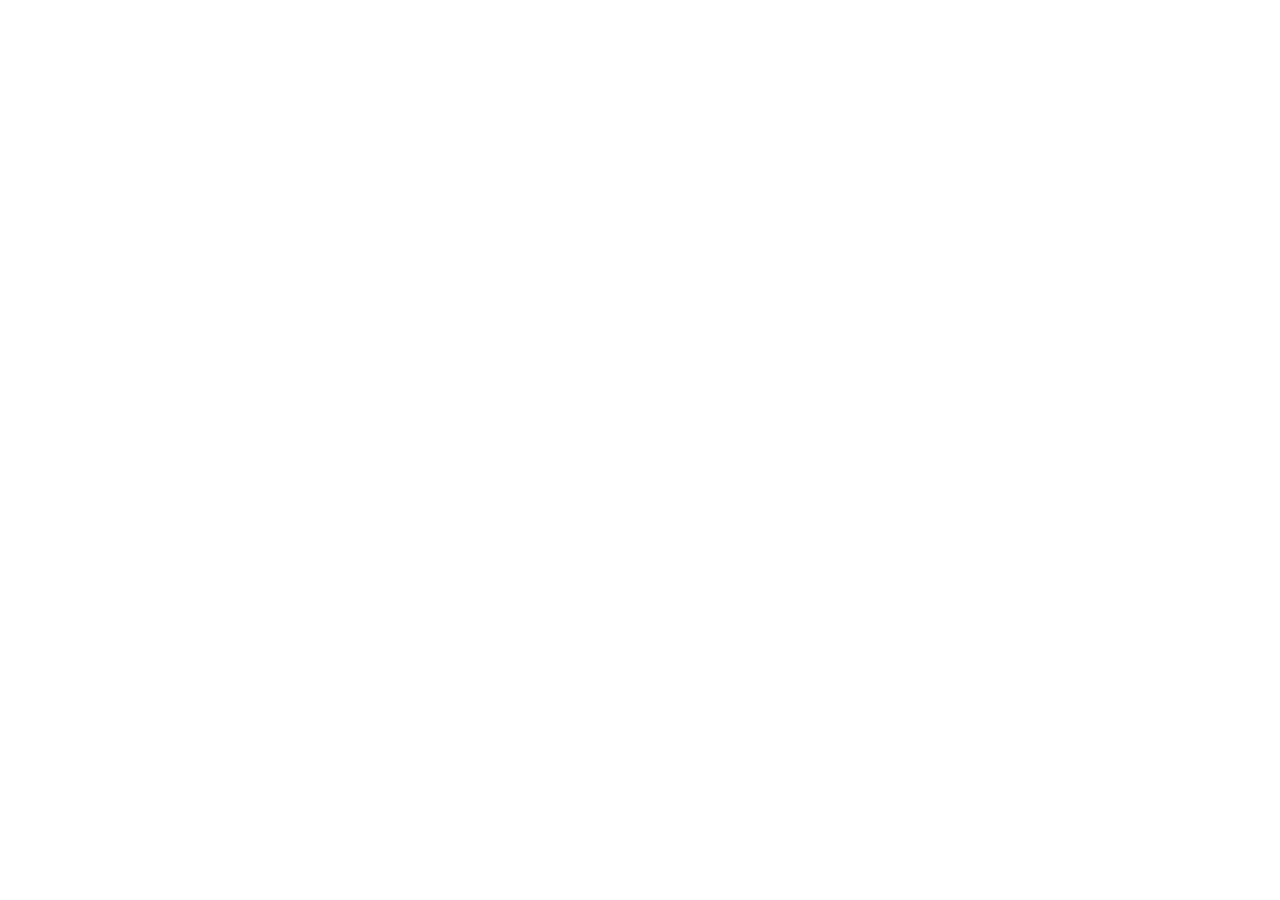
==== commit c13d7f85: "Update index.html" ====
--- a/index.html
+++ b/index.html
@@ -1,196 +1,17 @@
-<!DOCTYPE html>
+<!doctype html>
 <html lang="zh-CN">
-<head>
-<meta charset="UTF-8">
-<meta name="viewport" content="width=device-width, initial-scale=1.0">
-<title>北美日报</title>
-<link href="https://fonts.googleapis.com/css2?family=Playfair+Display:wght@700;900&family=DM+Serif+Display&family=Noto+Serif+SC:wght@400;600;700&family=DM+Mono:wght@400;500&family=Noto+Sans+SC:wght@300;400;500&display=swap" rel="stylesheet">
-
-<!-- ============================================================
-  ⚙️  第一步：把下面两行替换成你自己的值
-  SUPABASE_URL  → Supabase 项目页 Settings > API > Project URL
-  SUPABASE_KEY  → Supabase 项目页 Settings > API > anon public key
-============================================================ -->
-<script>
-  const SUPABASE_URL = 'https://schauwgqscboljjupyry.supabase.co';   // ← 改这里
-  const SUPABASE_KEY = 'sb_publishable_YvF7sCi4om8JAfcDk45C7w_DAqnY8ps';            // ← 改这里
-</script>
-
-<style>
-:root {
-  --gold: #B8860B; --gold-l: #D4A843; --gold-d: #8B6508;
-  --ink: #1A1510; --ink-soft: #6B5B45; --ink-muted: #9C8C78;
-  --paper: #FAF6EF; --cream: #F2EAD8;
-  --bg: #0F0D0A; --bg2: #1A1510; --bg3: #231E16;
-  --border: rgba(184,134,11,0.2); --text: #F2EAD8; --text-soft: #9C8C78;
-}
-*,*::before,*::after{box-sizing:border-box;margin:0;padding:0}
-body{background:var(--bg);color:var(--text);font-family:'Noto Sans SC',sans-serif;min-height:100vh}
-body::before{content:'';position:fixed;inset:0;background:repeating-linear-gradient(0deg,transparent,transparent 39px,rgba(184,134,11,0.03) 39px,rgba(184,134,11,0.03) 40px);pointer-events:none;z-index:0}
-.wrap{position:relative;z-index:1;max-width:960px;margin:0 auto;padding:0 24px}
-
-/* NAV */
-.topnav{display:flex;justify-content:space-between;align-items:center;padding:16px 0;border-bottom:1px solid var(--border)}
-.nav-brand{font-family:'DM Mono',monospace;font-size:10px;letter-spacing:.18em;text-transform:uppercase;color:var(--gold)}
-.nav-count{font-family:'DM Mono',monospace;font-size:9px;color:var(--text-soft);letter-spacing:.1em}
-
-/* HERO */
-.hero{padding:56px 0 44px;border-bottom:1px solid var(--border)}
-.hero-eyebrow{font-family:'DM Mono',monospace;font-size:10px;letter-spacing:.2em;text-transform:uppercase;color:var(--gold);margin-bottom:14px}
-.hero-title{font-family:'DM Serif Display',serif;font-size:clamp(40px,7vw,72px);color:var(--text);line-height:1.05;letter-spacing:-.02em;margin-bottom:16px}
-.hero-sub{font-size:14px;color:var(--text-soft);line-height:1.8;max-width:500px;font-weight:300}
-
-/* LATEST */
-.sec-head{padding:28px 0 16px;display:flex;align-items:baseline;gap:12px}
-.sec-head h2{font-family:'DM Serif Display',serif;font-size:20px;color:var(--text);font-weight:400}
-.sec-rule{flex:1;height:1px;background:var(--border)}
-.sec-label{font-family:'DM Mono',monospace;font-size:9px;color:var(--text-soft);letter-spacing:.12em;text-transform:uppercase}
-
-.latest-card{display:grid;grid-template-columns:1fr auto;gap:24px;align-items:start;padding:24px 0;border-bottom:1px solid var(--border);text-decoration:none;transition:opacity .2s}
-.latest-card:hover{opacity:.82}
-.lc-date{font-family:'DM Mono',monospace;font-size:10px;color:var(--gold);letter-spacing:.12em;text-transform:uppercase;margin-bottom:6px}
-.lc-title{font-family:'Noto Serif SC',serif;font-size:20px;font-weight:700;color:var(--text);line-height:1.4;margin-bottom:8px}
-.lc-deck{font-size:13px;color:var(--text-soft);line-height:1.7;font-weight:300;max-width:560px}
-.lc-tags{display:flex;gap:6px;flex-wrap:wrap;margin-top:12px}
-.lc-tag{font-family:'DM Mono',monospace;font-size:9px;letter-spacing:.08em;color:var(--text-soft);border:1px solid var(--border);padding:2px 8px;border-radius:2px}
-.lc-arrow{font-size:24px;color:var(--gold-l);opacity:.5;margin-top:2px;transition:opacity .2s,transform .2s}
-.latest-card:hover .lc-arrow{opacity:1;transform:translateX(3px)}
-
-/* ARCHIVE LIST */
-.archive-item{display:grid;grid-template-columns:100px 1fr auto;gap:12px;align-items:start;padding:14px 0;border-bottom:1px dashed var(--border);text-decoration:none;transition:opacity .2s}
-.archive-item:hover{opacity:.8}
-.ai-date{font-family:'DM Mono',monospace;font-size:10px;color:var(--gold);letter-spacing:.06em}
-.ai-title{font-family:'Noto Serif SC',serif;font-size:14px;font-weight:600;color:var(--text);line-height:1.4}
-.ai-deck{font-size:12px;color:var(--text-soft);margin-top:2px;font-weight:300;line-height:1.5}
-.ai-arrow{font-size:12px;color:var(--gold-l);opacity:.4;margin-top:3px}
-
-/* STATE */
-.loading{padding:40px 0;text-align:center;font-family:'DM Mono',monospace;font-size:11px;letter-spacing:.12em;color:var(--text-soft)}
-.loading::after{content:'';animation:dots 1.2s infinite}
-@keyframes dots{0%{content:''}33%{content:'.'}66%{content:'..'}100%{content:'...'}}
-.empty{padding:60px 0;text-align:center;font-family:'DM Mono',monospace;font-size:11px;letter-spacing:.12em;color:var(--text-soft)}
-.error{padding:20px;background:rgba(193,68,14,0.1);border:1px solid rgba(193,68,14,0.3);border-radius:4px;font-family:'DM Mono',monospace;font-size:11px;color:#E06840;margin:20px 0}
-
-/* FOOTER */
-.site-footer{padding:24px 0;border-top:1px solid var(--border);display:flex;justify-content:space-between;align-items:center;margin-top:20px}
-.sf-brand{font-family:'DM Mono',monospace;font-size:10px;color:var(--gold);letter-spacing:.12em;text-transform:uppercase}
-.sf-meta{font-family:'DM Mono',monospace;font-size:9px;color:var(--text-soft);letter-spacing:.08em}
-</style>
-</head>
-<body>
-<div class="wrap">
-
-  <nav class="topnav">
-    <div class="nav-brand" id="site-brand">北美日报</div>
-    <div class="nav-count" id="issue-count">加载中…</div>
-  </nav>
-
-  <section class="hero">
-    <div class="hero-eyebrow">Daily Intelligence · North America</div>
-    <h1 class="hero-title" id="hero-title">北美日报</h1>
-    <p class="hero-sub">每日北美游戏 · 时事 · 美食 · 文化，四个栏目，高密度信号简报。</p>
-  </section>
-
-  <!-- LATEST -->
-  <div class="sec-head">
-    <h2>最新一期</h2>
-    <div class="sec-rule"></div>
-    <span class="sec-label">Latest</span>
-  </div>
-  <div id="latest-slot"><div class="loading">正在加载</div></div>
-
-  <!-- ARCHIVE -->
-  <div class="sec-head" style="margin-top:12px;">
-    <h2>往期存档</h2>
-    <div class="sec-rule"></div>
-    <span class="sec-label">Archive</span>
-  </div>
-  <div id="archive-slot"><div class="loading">正在加载</div></div>
-
-  <footer class="site-footer">
-    <div class="sf-brand" id="footer-brand">北美日报</div>
-    <div class="sf-meta">Powered by Supabase + GitHub Pages</div>
-  </footer>
-
-</div>
-
-<script>
-// ── Fetch all briefs from Supabase ──
-async function loadBriefs() {
-  try {
-    const res = await fetch(
-      `${SUPABASE_URL}/rest/v1/briefs?select=date,title,lead,deck,s1_name,s2_name,s3_name,s4_name&order=date.desc`,
-      { headers: { 'apikey': SUPABASE_KEY, 'Authorization': `Bearer ${SUPABASE_KEY}` } }
-    );
-    if (!res.ok) throw new Error(`HTTP ${res.status}`);
-    const data = await res.json();
-    render(data);
-  } catch(err) {
-    document.getElementById('latest-slot').innerHTML =
-      `<div class="error">⚠️ 加载失败：${err.message}<br>请检查 SUPABASE_URL 和 SUPABASE_KEY 是否填写正确。</div>`;
-    document.getElementById('archive-slot').innerHTML = '';
-  }
-}
-
-function fmtDate(d) {
-  // d = "2026-06-09"
-  const [y,m,day] = d.split('-');
-  const wds = ['日','一','二','三','四','五','六'];
-  const wd = wds[new Date(d+'T12:00:00').getDay()];
-  return { mmdd: `${m}/${day}`, full: `${y}年${m}月${day}日`, wd: `星期${wd}` };
-}
-
-function briefUrl(date) {
-  return `brief.html?date=${date}`;
-}
-
-function render(data) {
-  const siteTitle = (data[0]?.title) || '北美日报';
-  document.getElementById('site-brand').textContent = siteTitle;
-  document.getElementById('hero-title').textContent = siteTitle;
-  document.getElementById('footer-brand').textContent = siteTitle;
-  document.getElementById('issue-count').textContent =
-    data.length ? `共 ${data.length} 期` : '暂无内容';
-
-  if (!data.length) {
-    document.getElementById('latest-slot').innerHTML = '<div class="empty">暂无内容，发布第一期后自动显示</div>';
-    document.getElementById('archive-slot').innerHTML = '';
-    return;
-  }
-
-  // Latest card
-  const latest = data[0];
-  const ld = fmtDate(latest.date);
-  const tags = [latest.s1_name,latest.s2_name,latest.s3_name,latest.s4_name].filter(Boolean);
-  document.getElementById('latest-slot').innerHTML = `
-    <a href="${briefUrl(latest.date)}" class="latest-card">
-      <div>
-        <div class="lc-date">${ld.mmdd} · ${ld.wd} · ${ld.full}</div>
-        <div class="lc-title">${latest.lead || latest.title || siteTitle}</div>
-        <div class="lc-deck">${latest.deck || ''}</div>
-        <div class="lc-tags">${tags.map(t=>`<span class="lc-tag">${t}</span>`).join('')}</div>
-      </div>
-      <div class="lc-arrow">→</div>
-    </a>`;
-
-  // Archive (skip first)
-  const rest = data.slice(1);
-  if (!rest.length) {
-    document.getElementById('archive-slot').innerHTML = '<div class="empty" style="padding:20px 0;font-size:10px;">更多期数发布后显示在这里</div>';
-    return;
-  }
-  document.getElementById('archive-slot').innerHTML = rest.map(b => {
-    const bd = fmtDate(b.date);
-    return `<a href="${briefUrl(b.date)}" class="archive-item">
-      <span class="ai-date">${bd.mmdd} · ${bd.wd}</span>
-      <div><div class="ai-title">${b.lead || b.title || siteTitle}</div>
-        <div class="ai-deck">${b.deck || ''}</div></div>
-      <span class="ai-arrow">→</span>
-    </a>`;
-  }).join('');
-}
-
-loadBriefs();
-</script>
-</body>
+  <head>
+    <meta charset="UTF-8" />
+    <meta name="viewport" content="width=device-width, initial-scale=1.0" />
+    <title>北美日报</title>
+    <link rel="preconnect" href="https://fonts.googleapis.com" />
+    <link rel="preconnect" href="https://fonts.gstatic.com" crossorigin />
+    <link href="https://fonts.googleapis.com/css2?family=Playfair+Display:wght@700;900&family=DM+Serif+Display&family=Noto+Serif+SC:wght@400;600;700&family=DM+Mono:wght@400;500&family=Noto+Sans+SC:wght@300;400;500&family=Inter:wght@400;500;600;700&display=swap" rel="stylesheet" />
+    <script src="config.js"></script>
+    <script type="module" crossorigin src="/NADailynews/assets/index-CXX2O1h9.js"></script>
+    <link rel="stylesheet" crossorigin href="/NADailynews/assets/index-CMMeJtsr.css">
+  </head>
+  <body>
+    <div id="root"></div>
+  </body>
 </html>
